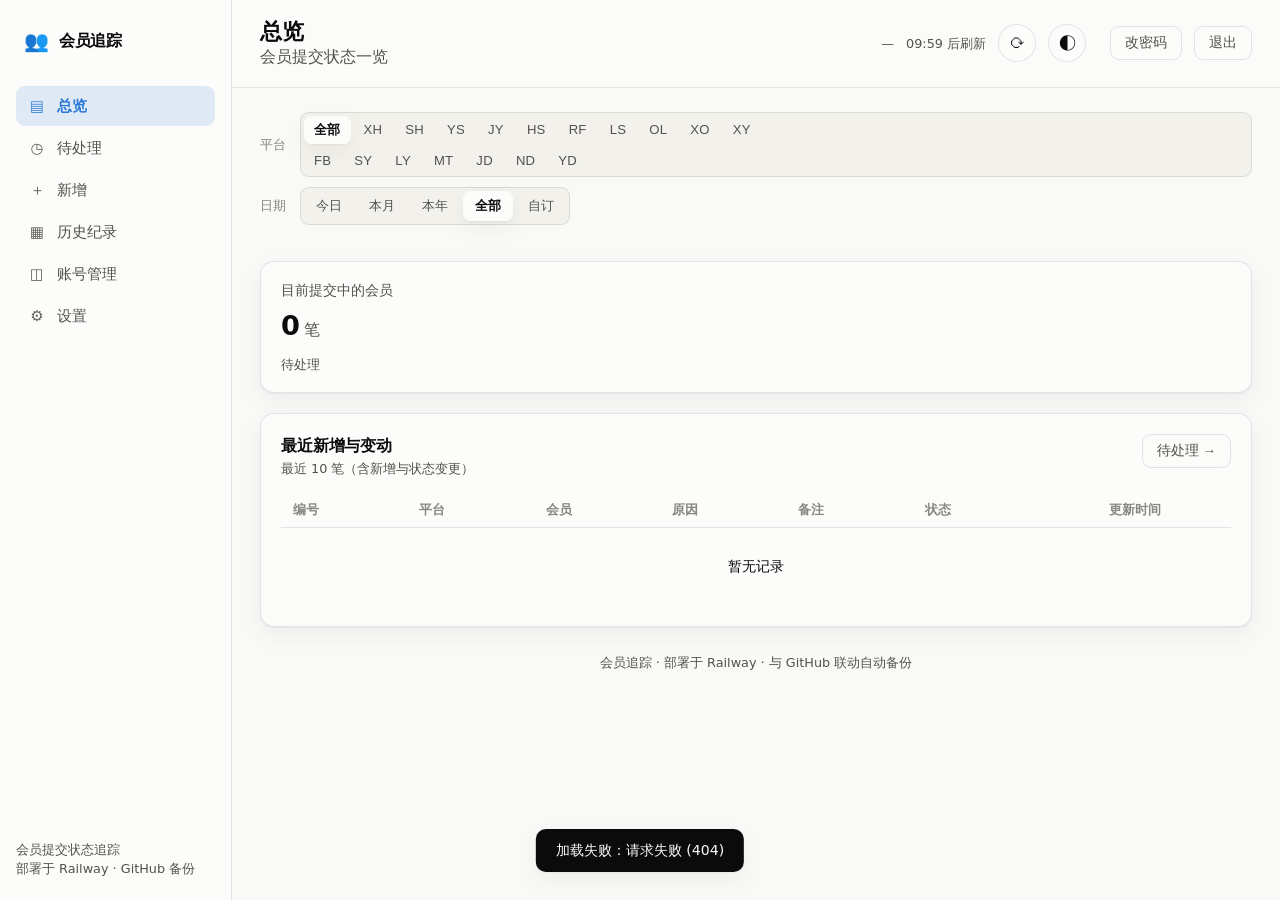
==== public/index.html @ 7bbb040d "新增账号密码栏预设 a123456（可改；提交后重置仍回到默认值） Co-Authored-By: Claude Opus 4.8 (1M context) <noreply@anthropic.co" ====
<!DOCTYPE html>
<html lang="zh-CN">
<head>
  <meta charset="UTF-8" />
  <meta name="viewport" content="width=device-width, initial-scale=1.0" />
  <title>会员追踪</title>
  <meta name="description" content="会员追踪 · 提交状态管理" />
  <link rel="icon" href="data:image/svg+xml,<svg xmlns='http://www.w3.org/2000/svg' viewBox='0 0 100 100'><text y='.9em' font-size='90'>👥</text></svg>" />
  <link rel="stylesheet" href="./styles.css" />
</head>
<body>
  <div class="app">
    <!-- ===== 侧边栏 ===== -->
    <aside class="sidebar">
      <div class="brand">
        <span class="brand-mark">👥</span>
        <span class="brand-name">会员追踪</span>
      </div>
      <nav class="nav" id="nav">
        <a class="nav-item is-active" data-view="overview" href="#overview"><span class="ni-ico">▤</span>总览</a>
        <a class="nav-item"           data-view="pending"  href="#pending"><span class="ni-ico">◷</span>待处理</a>
        <a class="nav-item"           data-view="new"      href="#new"><span class="ni-ico">＋</span>新增</a>
        <a class="nav-item"           data-view="history"  href="#history"><span class="ni-ico">▦</span>历史纪录</a>
        <a class="nav-item admin-only" data-view="accounts" href="#accounts"><span class="ni-ico">◫</span>账号管理</a>
        <a class="nav-item admin-only" data-view="settings" href="#settings"><span class="ni-ico">⚙</span>设置</a>
      </nav>
      <div class="sidebar-foot">
        <p class="muted tiny">会员提交状态追踪<br />部署于 Railway · GitHub 备份</p>
      </div>
    </aside>

    <!-- ===== 主区域 ===== -->
    <div class="main">
      <header class="topbar">
        <div class="topbar-title">
          <h1 id="pageTitle">总览</h1>
          <p class="muted" id="pageSub">会员提交状态一览</p>
        </div>
        <div class="topbar-actions">
          <span id="lastUpdated" class="last-updated muted tiny">—</span>
          <span id="countdown" class="last-updated muted tiny">10:00 后刷新</span>
          <button id="refreshBtn" class="icon-btn" title="立即刷新" aria-label="立即刷新">⟳</button>
          <button id="themeToggle" class="icon-btn" title="切换深/浅色" aria-label="切换深浅色">◐</button>
          <span id="userInfo" class="user-info"></span>
          <button id="changePwBtn" class="btn-ghost" title="修改自己的密码">改密码</button>
          <button id="logoutBtn" class="btn-ghost" title="退出登录">退出</button>
        </div>
      </header>

      <main class="content">
        <!-- ========== 总览 ========== -->
        <div class="view" data-view="overview">
          <div class="filter-bar">
            <div class="filter-row">
              <span class="filter-label">平台</span>
              <div class="seg-sm plat-seg" id="ovPlatSeg"></div>
            </div>
            <div class="filter-row">
              <span class="filter-label">日期</span>
              <div class="seg-sm" id="ovDateSeg">
                <button data-scope="today">今日</button>
                <button data-scope="month">本月</button>
                <button data-scope="year">本年</button>
                <button data-scope="all" class="is-active">全部</button>
                <button data-scope="custom">自订</button>
              </div>
              <select id="ovYear" class="mini-select" hidden></select>
              <select id="ovMonth" class="mini-select" hidden></select>
            </div>
          </div>
          <section class="kpi-row" id="ovStats" aria-label="会员统计"></section>
          <section class="card">
            <div class="card-head"><div><h2>最近新增与变动</h2><p class="muted tiny">最近 10 笔（含新增与状态变更）</p></div>
              <button class="btn-ghost" data-goto="pending">待处理 →</button></div>
            <div class="table-wrap"><table class="data-table"><thead><tr>
              <th>编号</th><th>平台</th><th>会员</th><th>原因</th><th>备注</th><th>状态</th><th class="center">更新时间</th>
            </tr></thead><tbody id="ovPendingBody"></tbody></table></div>
          </section>
        </div>

        <!-- ========== 待处理 ========== -->
        <div class="view" data-view="pending" hidden>
          <section class="card">
            <div class="card-head">
              <div><h2>待处理会员</h2><p class="muted tiny" id="pendingCount">—</p></div>
              <div class="head-actions">
                <label class="search">
                  <span class="search-ico">⌕</span>
                  <input type="text" id="pendingSearch" placeholder="按平台/会员/原因筛选…" aria-label="筛选待处理" />
                </label>
                <button class="btn-ghost" data-goto="new">＋ 新增</button>
              </div>
            </div>
            <div class="filter-bar">
              <div class="filter-row">
                <span class="filter-label">平台</span>
                <div class="seg-sm plat-seg" id="pendPlatSeg"></div>
              </div>
              <div class="filter-row">
                <span class="filter-label">群组</span>
                <div class="seg-sm" id="pendGroupSeg"></div>
              </div>
            </div>
            <div class="batch-bar" id="batchBar">
              <label class="batch-all"><input type="checkbox" id="pendAll"> 全选</label>
              <span class="muted tiny" id="batchCount">已选 0 项</span>
              <span class="batch-sep muted tiny">批量设为</span>
              <div class="batch-actions" id="batchActions">
                <button class="chip chip-muted" data-batch="不处理">不处理</button>
                <button class="chip chip-warning" data-batch="冻结">冻结</button>
                <button class="chip chip-violet" data-batch="线冻结">线冻结</button>
              </div>
              <select id="batchGroupSel" class="mini-select" title="批量设群组"><option value="">设组别…</option></select>
              <button class="btn-ghost" id="batchGroupBtn">套用</button>
              <button class="btn-del batch-del" id="pendBatchDel">🗑 删除所选</button>
            </div>
            <div id="pendingList"></div>
          </section>
        </div>

        <!-- ========== 新增（单笔 / 批量）========== -->
        <div class="view" data-view="new" hidden>
          <div class="subtabs" id="newTabs">
            <button class="subtab is-active" data-tab="single">单笔新增</button>
            <button class="subtab" data-tab="bulk">批量粘贴</button>
          </div>

          <section class="card form-card tab-pane" data-tab="single">
            <div class="card-head"><div><h2>单笔新增会员</h2><p class="muted tiny">填写后进入「待处理」</p></div></div>
            <form id="newForm" class="form">
              <label class="field"><span class="field-label">平台</span>
                <input type="text" name="platform" placeholder="例：XO" /></label>
              <label class="field"><span class="field-label">会员 <em>*</em></span>
                <input type="text" name="account" placeholder="会员账号" required /></label>
              <label class="field"><span class="field-label">最后登入时间</span>
                <input type="text" name="lastLogin" placeholder="例：2026-07-15 17:13:01" /></label>
              <label class="field"><span class="field-label">原因</span>
                <textarea name="reason" rows="2" placeholder="例：与JD zjl7229 同IP*2、同彩种"></textarea></label>
              <label class="field"><span class="field-label">备注</span>
                <textarea name="remark" rows="2" placeholder="例：26/7/16(M)疑似刷子团队 市场指示冻结处理"></textarea></label>
              <label class="field"><span class="field-label">群组</span>
                <select name="group" id="newGroupSel" class="mini-select"><option value="">（无）</option></select></label>
              <div class="form-actions">
                <button type="submit" class="btn-primary">新增</button>
                <button type="reset" class="btn-ghost">清空</button>
              </div>
            </form>
          </section>

          <section class="card bulk-card tab-pane" data-tab="bulk" hidden>
            <div class="card-head"><div><h2>批量新增会员</h2>
              <p class="muted tiny">把会员资料按格式粘贴，多笔用空行或一行「------」分隔，可一次提交很多笔。</p></div></div>
            <details class="fmt-hint">
              <summary>查看格式范例</summary>
<pre>平台：XO
会员：aijd199028
最后登入时间：2026-07-15 17:13:01
原因：与JD zjl7229 同IP*2、同彩种
备注：26/7/16(M)疑似刷子团队 市场指示冻结处理 抓鬼
--------------------
平台：OL
会员：xy19860415
最后登入时间：2026/07/13 05:38:53
原因：与JD zjl7229 同IP*2
备注：26/7/16(M)疑似刷子团队 市场指示冻结处理 抓鬼</pre>
            </details>
            <textarea id="bulkInput" class="bulk-input" rows="16" placeholder="在此粘贴会员资料…"></textarea>
            <div class="bulk-bar">
              <span class="muted" id="bulkCount">已识别 0 笔</span>
              <div class="bulk-actions">
                <button class="btn-ghost" id="bulkClear">清空</button>
                <button class="btn-primary" id="bulkSubmit">新增</button>
              </div>
            </div>
            <div id="bulkPreview" class="bulk-preview"></div>
          </section>
        </div>

        <!-- ========== 历史纪录 ========== -->
        <div class="view" data-view="history" hidden>
          <section class="card">
            <div class="card-head">
              <div><h2>历史纪录</h2><p class="muted tiny" id="historyCount">提交过的所有会员</p></div>
              <label class="search">
                <span class="search-ico">⌕</span>
                <input type="text" id="historySearch" placeholder="按平台/会员/原因筛选…" aria-label="筛选" />
              </label>
            </div>
            <div class="filter-bar">
              <div class="filter-row">
                <span class="filter-label">日期</span>
                <div class="seg-sm" id="histDateSeg">
                  <button data-scope="today" class="is-active">今日</button>
                  <button data-scope="month">本月</button>
                  <button data-scope="year">本年</button>
                  <button data-scope="all">全部</button>
                  <button data-scope="custom">自订</button>
                </div>
                <select id="histYear" class="mini-select" hidden></select>
                <select id="histMonth" class="mini-select" hidden></select>
              </div>
              <div class="filter-row">
                <span class="filter-label">状态</span>
                <div class="seg-sm" id="histStatusSeg">
                  <button data-st="全部" class="is-active">全部</button>
                  <button data-st="提交中">提交中</button>
                  <button data-st="不处理">不处理</button>
                  <button data-st="冻结">冻结</button>
                  <button data-st="线冻结">线冻结</button>
                </div>
              </div>
            </div>
            <div class="batch-bar" id="histBatchBar">
              <label class="batch-all"><input type="checkbox" id="histAll"> 全选</label>
              <span class="muted tiny" id="histBatchCount">已选 0 项</span>
              <button class="btn-del batch-del" id="histBatchDel" style="margin-left:auto">🗑 删除所选</button>
            </div>
            <div class="table-wrap"><table class="data-table"><thead><tr>
              <th class="chk-col"></th><th>编号</th><th>平台</th><th>会员</th><th class="center">最后登入时间</th><th>原因</th><th>备注</th><th>状态</th><th class="center">更新时间</th><th>操作</th>
            </tr></thead><tbody id="historyBody"></tbody></table></div>
          </section>
        </div>

        <!-- ========== 账号管理（管理员）========== -->
        <div class="view" data-view="accounts" hidden>
          <section class="card form-card">
            <div class="card-head"><div><h2>新增账号</h2><p class="muted tiny">管理员可开设账号</p></div></div>
            <form id="userForm" class="form">
              <label class="field"><span class="field-label">用户名 <em>*</em></span>
                <input type="text" name="username" placeholder="登录用账号" autocomplete="off" /></label>
              <label class="field"><span class="field-label">昵称</span>
                <input type="text" name="nickname" placeholder="显示用名称（可选）" autocomplete="off" /></label>
              <label class="field"><span class="field-label">密码 <em>*</em></span>
                <input type="text" name="password" value="a123456" placeholder="至少 4 位" autocomplete="off" /></label>
              <label class="field"><span class="field-label">角色</span>
                <select name="role" class="mini-select">
                  <option value="staff">一般人员</option>
                  <option value="admin">管理员</option>
                </select></label>
              <div class="form-actions"><button type="submit" class="btn-primary">新增账号</button></div>
            </form>
          </section>
          <section class="card">
            <div class="card-head"><div><h2>所有账号</h2><p class="muted tiny" id="usersCount">—</p></div></div>
            <div class="table-wrap"><table class="data-table"><thead><tr>
              <th>用户名</th><th>昵称</th><th>角色</th><th>操作</th>
            </tr></thead><tbody id="usersBody"></tbody></table></div>
          </section>
        </div>

        <!-- ========== 设置（管理员）========== -->
        <div class="view" data-view="settings" hidden>
          <section class="card form-card">
            <div class="card-head"><div><h2>待处理群组</h2><p class="muted tiny">自定义群组名称，用于待处理分组</p></div></div>
            <div class="group-editor">
              <div id="groupList" class="group-list"></div>
              <div class="group-add">
                <input type="text" id="groupInput" placeholder="输入群组名称…" class="mini-input" />
                <button class="btn-ghost" id="groupAddBtn">＋ 添加</button>
              </div>
            </div>
          </section>
          <section class="card form-card">
            <div class="card-head"><div><h2>自动删除笔数</h2><p class="muted tiny">超过此笔数自动删除最旧的；0 = 不限制</p></div></div>
            <div class="field">
              <input type="number" id="maxMembersInput" min="0" step="100" placeholder="例：5000" class="mini-input" />
            </div>
            <div class="form-actions"><button class="btn-primary" id="saveConfigBtn">保存设置</button></div>
          </section>
        </div>

        <footer class="foot muted tiny">
          会员追踪 · 部署于 Railway · 与 GitHub 联动自动备份
        </footer>
      </main>
    </div>
  </div>

  <div id="toast" class="toast" hidden></div>
  <script type="module" src="./app.js"></script>
</body>
</html>
---- public/styles.css ----
/* ============================================================
   设计令牌（配色来自已验证的调色板，深/浅色两套）
   ============================================================ */
:root {
  --page:        #f9f9f7;
  --surface:     #fcfcfb;
  --surface-2:   #f2f1ec;
  --text-1:      #0b0b0b;
  --text-2:      #52514e;
  --muted:       #898781;
  --grid:        #e1e0d9;
  --baseline:    #c3c2b7;
  --border:      rgba(11, 11, 11, 0.10);
  --series-1:    #2a78d6;
  --series-1-soft: rgba(42, 120, 214, 0.14);
  --good:        #0ca30c;
  --good-text:   #006300;
  --warning:     #b8860b;
  --critical:    #d03b3b;

  --radius:      14px;
  --radius-sm:   9px;
  --gap:         20px;
  --sidebar-w:   232px;

  --font: system-ui, -apple-system, "Segoe UI", "Microsoft YaHei", sans-serif;
  --shadow: 0 1px 2px rgba(11,11,11,.04), 0 8px 24px rgba(11,11,11,.05);
}

:root[data-theme="dark"] {
  --page:        #0d0d0d;
  --surface:     #1a1a19;
  --surface-2:   #232321;
  --text-1:      #ffffff;
  --text-2:      #c3c2b7;
  --muted:       #898781;
  --grid:        #2c2c2a;
  --baseline:    #383835;
  --border:      rgba(255, 255, 255, 0.10);
  --series-1:    #3987e5;
  --series-1-soft: rgba(57, 135, 229, 0.20);
  --good:        #0ca30c;
  --good-text:   #0ca30c;
  --warning:     #fab219;
  --critical:    #e05c5c;
  --shadow: 0 1px 2px rgba(0,0,0,.3), 0 8px 28px rgba(0,0,0,.4);
}

@media (prefers-color-scheme: dark) {
  :root:not([data-theme="light"]) {
    --page:        #0d0d0d;
    --surface:     #1a1a19;
    --surface-2:   #232321;
    --text-1:      #ffffff;
    --text-2:      #c3c2b7;
    --muted:       #898781;
    --grid:        #2c2c2a;
    --baseline:    #383835;
    --border:      rgba(255, 255, 255, 0.10);
    --series-1:    #3987e5;
    --series-1-soft: rgba(57, 135, 229, 0.20);
    --good-text:   #0ca30c;
    --warning:     #fab219;
    --critical:    #e05c5c;
    --shadow: 0 1px 2px rgba(0,0,0,.3), 0 8px 28px rgba(0,0,0,.4);
  }
}

* { box-sizing: border-box; }
html, body { margin: 0; padding: 0; }
body {
  font-family: var(--font);
  background: var(--page);
  color: var(--text-1);
  -webkit-font-smoothing: antialiased;
  line-height: 1.5;
}
h1, h2, h3 { margin: 0; font-weight: 650; letter-spacing: -0.01em; }
h1 { font-size: 1.4rem; }
h2 { font-size: 1.02rem; }
p  { margin: 0; }
a  { color: inherit; text-decoration: none; }
.muted { color: var(--text-2); }
.tiny  { font-size: .8rem; }
.num   { font-variant-numeric: tabular-nums; text-align: right; }

/* ============================================================
   布局
   ============================================================ */
.app { display: flex; min-height: 100vh; }

.sidebar {
  width: var(--sidebar-w);
  flex: 0 0 var(--sidebar-w);
  background: var(--surface);
  border-right: 1px solid var(--border);
  padding: 22px 16px;
  display: flex;
  flex-direction: column;
  gap: 26px;
  position: sticky;
  top: 0;
  height: 100vh;
}
.brand { display: flex; align-items: center; gap: 10px; padding: 4px 8px; }
.brand-mark { color: var(--series-1); font-size: 1.25rem; }
.brand-name { font-weight: 700; letter-spacing: -0.02em; }

.nav { display: flex; flex-direction: column; gap: 2px; }
.nav-item {
  display: flex; align-items: center; gap: 11px;
  padding: 9px 12px;
  border-radius: var(--radius-sm);
  color: var(--text-2);
  font-size: .92rem;
  transition: background .15s, color .15s;
}
.nav-item:hover { background: var(--surface-2); color: var(--text-1); }
.nav-item.is-active { background: var(--series-1-soft); color: var(--series-1); font-weight: 600; }
.ni-ico { width: 18px; text-align: center; opacity: .9; }

.sidebar-foot { margin-top: auto; }

.main { flex: 1; min-width: 0; display: flex; flex-direction: column; }

.topbar {
  display: flex; align-items: center; justify-content: space-between;
  gap: 16px;
  padding: 18px 28px;
  border-bottom: 1px solid var(--border);
  background: color-mix(in srgb, var(--surface) 70%, transparent);
  backdrop-filter: blur(8px);
  position: sticky; top: 0; z-index: 5;
}
.topbar-title h1 { line-height: 1.2; }
.topbar-actions { display: flex; align-items: center; gap: 12px; }

.search {
  display: flex; align-items: center; gap: 8px;
  background: var(--surface-2);
  border: 1px solid var(--border);
  border-radius: 999px;
  padding: 7px 14px;
}
.search-ico { color: var(--muted); }
.search input {
  border: none; background: transparent; outline: none;
  color: var(--text-1); font-size: .9rem; width: 150px;
}
.icon-btn {
  width: 38px; height: 38px; border-radius: 50%;
  border: 1px solid var(--border); background: var(--surface);
  color: var(--text-1); cursor: pointer; font-size: 1.05rem;
  transition: background .15s;
}
.icon-btn:hover { background: var(--surface-2); }
.avatar {
  width: 38px; height: 38px; border-radius: 50%;
  display: grid; place-items: center;
  background: var(--series-1); color: #fff; font-size: .85rem; font-weight: 600;
}

.content {
  padding: 24px 28px 40px;
  display: flex; flex-direction: column; gap: var(--gap);
  width: 100%;
}

/* ============================================================
   卡片 / KPI
   ============================================================ */
.card {
  background: var(--surface);
  border: 1px solid var(--border);
  border-radius: var(--radius);
  padding: 20px;
  box-shadow: var(--shadow);
}
.card-head {
  display: flex; align-items: flex-start; justify-content: space-between;
  gap: 12px; margin-bottom: 14px; flex-wrap: wrap;
}
.head-actions { display: flex; align-items: center; gap: 10px; flex-wrap: wrap; }

/* 历史筛选栏 */
.filter-bar { display: flex; flex-direction: column; gap: 10px; margin-bottom: 16px; }
.filter-row { display: flex; align-items: center; gap: 10px; flex-wrap: wrap; }
.filter-label { font-size: .82rem; color: var(--muted); flex: 0 0 30px; }
.seg-sm {
  display: inline-flex; gap: 3px; padding: 3px; flex-wrap: wrap;
  background: var(--surface-2); border: 1px solid var(--border); border-radius: 9px;
}
.seg-sm button {
  border: none; background: transparent; cursor: pointer;
  color: var(--text-2); font-size: .82rem; font-weight: 500;
  padding: 6px 12px; border-radius: 7px; transition: background .15s, color .15s;
}
.seg-sm button:hover { color: var(--text-1); }
.seg-sm button.is-active { background: var(--surface); color: var(--text-1); font-weight: 600; box-shadow: var(--shadow); }
.mini-select {
  background: var(--surface-2); color: var(--text-1);
  border: 1px solid var(--border); border-radius: 8px;
  padding: 6px 10px; font-size: .84rem; font-family: inherit; cursor: pointer;
}
.mini-select:focus { outline: none; border-color: var(--series-1); }
.plat-seg { flex: 1 1 auto; flex-direction: column; align-items: flex-start; gap: 4px; }
.plat-line { display: flex; gap: 3px; flex-wrap: wrap; }
.plat-seg button { padding: 5px 10px; letter-spacing: .02em; }
.last-updated { white-space: nowrap; font-variant-numeric: tabular-nums; }

/* 账号 / 群组 / 设置 */
.hidden { display: none !important; }
.user-info { font-size: .82rem; color: var(--text-2); white-space: nowrap; }
.group-tag { display: inline-block; font-size: .72rem; padding: 1px 8px; border-radius: 999px; background: var(--series-1-soft); color: var(--series-1); font-weight: 600; vertical-align: middle; }
.btn-xs { padding: 4px 10px !important; font-size: .78rem !important; }
.mini-input { background: var(--surface-2); color: var(--text-1); border: 1px solid var(--border); border-radius: 8px; padding: 8px 12px; font-size: .9rem; font-family: inherit; }
.mini-input:focus { outline: none; border-color: var(--series-1); }
.group-editor { display: flex; flex-direction: column; gap: 12px; }
.group-list { display: flex; flex-wrap: wrap; gap: 8px; min-height: 24px; }
.group-chip { display: inline-flex; align-items: center; gap: 6px; background: var(--surface-2); border: 1px solid var(--border); border-radius: 999px; padding: 5px 6px 5px 12px; font-size: .85rem; }
.group-chip button { border: none; background: var(--border); color: var(--text-1); cursor: pointer; width: 18px; height: 18px; border-radius: 50%; line-height: 1; font-size: .9rem; padding: 0; }
.group-chip button:hover { background: var(--critical); color: #fff; }
.group-add { display: flex; gap: 8px; }
@media (max-width: 640px) { .last-updated { display: none; } }

.kpi-row {
  display: grid;
  grid-template-columns: repeat(auto-fit, minmax(220px, 1fr));
  gap: var(--gap);
}
.kpi {
  background: var(--surface);
  border: 1px solid var(--border);
  border-radius: var(--radius);
  padding: 18px 20px;
  box-shadow: var(--shadow);
}
.kpi-label { color: var(--text-2); font-size: .85rem; }
.kpi-value {
  font-size: 1.7rem; font-weight: 680; letter-spacing: -0.02em;
  margin: 6px 0 8px;
}
.kpi-delta { display: inline-flex; align-items: center; gap: 4px; font-size: .82rem; font-weight: 600; }
.kpi-delta.up   { color: var(--good-text); }
.kpi-delta.down { color: var(--critical); }

.grid-2 {
  display: grid;
  grid-template-columns: 1.4fr 1fr;
  gap: var(--gap);
}

/* 状态药丸 */
.pill {
  display: inline-flex; align-items: center; gap: 6px;
  padding: 3px 10px; border-radius: 999px;
  font-size: .78rem; font-weight: 600;
  border: 1px solid transparent; white-space: nowrap;
}
.pill::before { content: ""; width: 7px; height: 7px; border-radius: 50%; background: currentColor; }
.pill-good     { color: var(--good);     background: color-mix(in srgb, var(--good) 12%, transparent); }
.pill-warning  { color: var(--warning);  background: color-mix(in srgb, var(--warning) 14%, transparent); }
.pill-critical { color: var(--critical); background: color-mix(in srgb, var(--critical) 12%, transparent); }
.pill-info     { color: var(--series-1); background: var(--series-1-soft); }
.pill-muted    { color: var(--muted);    background: color-mix(in srgb, var(--muted) 14%, transparent); }
:root { --violet: #4a3aa7; }
:root[data-theme="dark"] { --violet: #9085e9; }
@media (prefers-color-scheme: dark) { :root:not([data-theme="light"]) { --violet: #9085e9; } }
.pill-violet   { color: var(--violet);   background: color-mix(in srgb, var(--violet) 16%, transparent); }

.kpi-unit { font-size: 1rem; font-weight: 500; color: var(--text-2); }

/* ============================================================
   图表
   ============================================================ */
.chart-wrap { width: 100%; position: relative; }
.chart-wrap svg { width: 100%; height: auto; display: block; overflow: visible; }
.axis-label { fill: var(--muted); font-size: 11px; }
.grid-line { stroke: var(--grid); stroke-width: 1; }
.baseline  { stroke: var(--baseline); stroke-width: 1; }

.tooltip {
  position: absolute; pointer-events: none;
  background: var(--surface); color: var(--text-1);
  border: 1px solid var(--border); border-radius: 8px;
  padding: 7px 10px; font-size: .8rem; box-shadow: var(--shadow);
  transform: translate(-50%, -120%); white-space: nowrap;
  opacity: 0; transition: opacity .12s;
}
.tooltip b { font-variant-numeric: tabular-nums; }

/* ============================================================
   表格
   ============================================================ */
.table-wrap { overflow-x: auto; }
.data-table { width: 100%; border-collapse: collapse; font-size: .9rem; }
.data-table th {
  text-align: left; color: var(--muted); font-weight: 600;
  padding: 8px 12px; border-bottom: 1px solid var(--border);
  font-size: .8rem;
}
.data-table td {
  padding: 12px; border-bottom: 1px solid var(--border);
  color: var(--text-1);
}
.data-table tbody tr:last-child td { border-bottom: none; }
.data-table tbody tr:hover { background: var(--surface-2); }
.data-table .num { font-variant-numeric: tabular-nums; }

.foot { text-align: center; padding-top: 6px; }

/* ============================================================
   视图切换 / 新组件
   ============================================================ */
.view { display: flex; flex-direction: column; gap: var(--gap); }
.view[hidden] { display: none; }

/* 空状态（项目视图） */
.empty-state { text-align: center; padding: 56px 24px; }
.empty-state .empty-ico {
  font-size: 2.4rem; color: var(--series-1);
  width: 72px; height: 72px; margin: 0 auto 16px;
  display: grid; place-items: center; border-radius: 20px;
  background: var(--series-1-soft);
}
.empty-state h2 { margin-bottom: 6px; }
.empty-state p { max-width: 420px; margin: 0 auto 20px; }

.btn-primary {
  border: none; cursor: pointer;
  background: var(--series-1); color: #fff;
  font-size: .9rem; font-weight: 600;
  padding: 10px 20px; border-radius: var(--radius-sm);
  transition: opacity .15s;
}
.btn-primary:hover { opacity: .88; }

/* 分段控件（设置 · 主题） */
.seg { display: inline-flex; gap: 4px; padding: 4px; background: var(--surface-2); border-radius: 11px; border: 1px solid var(--border); }
.seg button {
  border: none; background: transparent; cursor: pointer;
  color: var(--text-2); font-size: .88rem; font-weight: 500;
  padding: 7px 16px; border-radius: 8px; transition: background .15s, color .15s;
}
.seg button:hover { color: var(--text-1); }
.seg button.is-active { background: var(--surface); color: var(--text-1); font-weight: 600; box-shadow: var(--shadow); }

/* 信息列表（设置 · 部署） */
.info-list { list-style: none; margin: 0; padding: 0; }
.info-list li {
  display: flex; justify-content: space-between; gap: 20px;
  padding: 11px 0; border-bottom: 1px solid var(--border);
  font-size: .9rem; flex-wrap: wrap;
}
.info-list li:last-child { border-bottom: none; }
.info-list li > span:first-child { flex: 0 0 88px; }
.info-list li > span:last-child { text-align: right; flex: 1; min-width: 180px; }
.info-list code {
  font-family: ui-monospace, "Cascadia Code", Consolas, monospace;
  font-size: .82em; background: var(--surface-2);
  padding: 1px 6px; border-radius: 5px; border: 1px solid var(--border);
}

/* card-head 里的搜索框（数据视图） */
.card-head .search { padding: 6px 12px; }
.card-head .search input { width: 180px; }

/* Toast 提示 */
.toast {
  position: fixed; left: 50%; bottom: 28px; transform: translateX(-50%) translateY(10px);
  background: var(--text-1); color: var(--page);
  padding: 11px 20px; border-radius: 10px; font-size: .88rem; font-weight: 500;
  box-shadow: var(--shadow); opacity: 0; transition: opacity .2s, transform .2s;
  z-index: 50; pointer-events: none;
}
.toast.show { opacity: 1; transform: translateX(-50%) translateY(0); }

/* ============================================================
   会员追踪：表单 / 记录卡 / 状态按钮
   ============================================================ */
/* 通用幽灵按钮 */
.btn-ghost {
  border: 1px solid var(--border); background: var(--surface);
  color: var(--text-2); cursor: pointer;
  font-size: .85rem; font-weight: 500;
  padding: 7px 14px; border-radius: var(--radius-sm);
  transition: background .15s, color .15s;
}
.btn-ghost:hover { background: var(--surface-2); color: var(--text-1); }

/* 表单 */
.form-card { max-width: 560px; }
.form { display: flex; flex-direction: column; gap: 16px; }
.field { display: flex; flex-direction: column; gap: 6px; }
.field-label { font-size: .85rem; color: var(--text-2); font-weight: 500; }
.field-label em { color: var(--critical); font-style: normal; }
.field input, .field textarea {
  width: 100%; box-sizing: border-box;
  background: var(--surface-2); color: var(--text-1);
  border: 1px solid var(--border); border-radius: var(--radius-sm);
  padding: 10px 12px; font-size: .92rem; font-family: inherit;
  transition: border-color .15s, box-shadow .15s;
}
.field input:focus, .field textarea:focus {
  outline: none; border-color: var(--series-1);
  box-shadow: 0 0 0 3px var(--series-1-soft);
}
.field textarea { resize: vertical; min-height: 88px; }
.form-actions { display: flex; gap: 10px; margin-top: 4px; }

/* 记录卡（待处理） */
.rec {
  display: flex; align-items: center; justify-content: space-between; gap: 16px;
  padding: 16px 4px; border-bottom: 1px solid var(--border); flex-wrap: wrap;
}
.rec:last-child { border-bottom: none; }
.rec-main { min-width: 200px; flex: 1; }
.rec-title { font-weight: 600; font-size: .98rem; }
.rec-sub { font-size: .86rem; margin-top: 2px; word-break: break-all; }
.rec-meta { margin-top: 4px; font-variant-numeric: tabular-nums; }
.rec-actions { display: flex; align-items: center; gap: 8px; flex-wrap: wrap; }
.rec-label { flex: 0 0 auto; }
.rec-check { width: 18px; height: 18px; flex: 0 0 auto; cursor: pointer; accent-color: var(--series-1); align-self: center; }
.rec.is-sel { background: var(--series-1-soft); border-radius: var(--radius-sm); }

/* 批量操作栏 */
.batch-bar {
  display: flex; align-items: center; gap: 12px; flex-wrap: wrap;
  padding: 10px 12px; margin-bottom: 12px;
  background: var(--surface-2); border: 1px solid var(--border); border-radius: var(--radius-sm);
}
.batch-all { display: inline-flex; align-items: center; gap: 6px; font-size: .85rem; cursor: pointer; }
.batch-all input { width: 16px; height: 16px; accent-color: var(--series-1); cursor: pointer; }
.batch-sep { margin-left: auto; }
.batch-actions { display: inline-flex; gap: 6px; flex-wrap: wrap; }
.batch-bar.has-sel { border-color: var(--series-1); }
.batch-del {
  border: 1px solid var(--critical); background: color-mix(in srgb, var(--critical) 8%, transparent);
  color: var(--critical); font-size: .82rem; font-weight: 600;
  padding: 6px 12px; border-radius: 8px; cursor: pointer; white-space: nowrap;
}
.batch-del:hover { background: color-mix(in srgb, var(--critical) 16%, transparent); }

/* 勾选列 */
.chk-col { width: 34px; text-align: center; }
.hist-check { width: 16px; height: 16px; cursor: pointer; accent-color: var(--series-1); }
.data-table tr.row-sel td { background: var(--series-1-soft); }

/* 状态小按钮 */
.btn-group { display: inline-flex; gap: 6px; flex-wrap: wrap; }
.chip {
  border: 1px solid var(--border); background: var(--surface);
  color: var(--text-2); font-size: .78rem; font-weight: 500;
  padding: 5px 11px; border-radius: 8px; cursor: pointer;
  transition: color .12s, border-color .12s, background .12s;
}
.chip:hover { color: var(--text-1); border-color: var(--baseline); }
.chip.is-active { color: #fff; border-color: transparent; font-weight: 600; cursor: default; }
.chip-info.is-active     { background: var(--series-1); }
.chip-muted.is-active    { background: var(--muted); }
.chip-warning.is-active  { background: var(--warning); color: #3a2c00; }
.chip-good.is-active     { background: var(--good); }
.chip-critical.is-active { background: var(--critical); }
.chip-violet.is-active   { background: var(--violet); }

/* 删除按钮 */
.btn-del {
  border: 1px solid var(--border); background: var(--surface);
  color: var(--muted); cursor: pointer; font-size: .9rem; line-height: 1;
  padding: 6px 9px; border-radius: 8px; transition: color .12s, border-color .12s, background .12s;
}
.btn-del:hover { color: var(--critical); border-color: var(--critical); background: color-mix(in srgb, var(--critical) 8%, transparent); }

/* 表格补充 */
.data-table th.center, .data-table td.center { text-align: center; }
.data-table .nowrap { white-space: nowrap; }
/* 长文本截断：用内层 block div，避免自动布局表格里 max-width 失效把列撑爆 */
.cell-clip {
  display: block; max-width: 200px;
  overflow: hidden; text-overflow: ellipsis; white-space: nowrap;
  color: var(--text-2);
}
/* 展开显示全文（换行），列宽有上限，避免撑掉后面的列 */
.cell-wrap {
  max-width: 280px; white-space: normal; word-break: break-word;
  color: var(--text-2); line-height: 1.45;
}
.empty-row { text-align: center; padding: 28px 12px !important; }

/* ============================================================
   批量新增
   ============================================================ */
/* 新增页 单笔/批量 切换标签 */
.subtabs {
  display: inline-flex; gap: 4px; padding: 4px; margin-bottom: var(--gap);
  background: var(--surface-2); border: 1px solid var(--border); border-radius: 11px;
}
.subtab {
  border: none; background: transparent; cursor: pointer;
  color: var(--text-2); font-size: .9rem; font-weight: 500;
  padding: 8px 18px; border-radius: 8px; transition: background .15s, color .15s;
}
.subtab:hover { color: var(--text-1); }
.subtab.is-active { background: var(--surface); color: var(--text-1); font-weight: 600; box-shadow: var(--shadow); }
.tab-pane[hidden] { display: none; }

.bulk-card { max-width: 780px; }
.fmt-hint { margin-bottom: 12px; }
.fmt-hint summary { cursor: pointer; color: var(--series-1); font-size: .85rem; width: fit-content; }
.fmt-hint pre {
  margin: 10px 0 0; padding: 12px; background: var(--surface-2);
  border: 1px solid var(--border); border-radius: var(--radius-sm);
  font-size: .8rem; line-height: 1.55; overflow-x: auto;
  font-family: ui-monospace, "Cascadia Code", Consolas, monospace; color: var(--text-2);
}
.bulk-input {
  width: 100%; box-sizing: border-box; resize: vertical; min-height: 260px;
  background: var(--surface-2); color: var(--text-1);
  border: 1px solid var(--border); border-radius: var(--radius-sm);
  padding: 12px; font-size: .9rem; line-height: 1.6;
  font-family: ui-monospace, "Cascadia Code", Consolas, monospace;
}
.bulk-input:focus { outline: none; border-color: var(--series-1); box-shadow: 0 0 0 3px var(--series-1-soft); }
.bulk-bar { display: flex; align-items: center; justify-content: space-between; gap: 12px; margin-top: 12px; }
.bulk-actions { display: flex; gap: 10px; }
.bulk-preview { margin-top: 16px; display: flex; flex-direction: column; gap: 8px; }
.prev-item {
  display: flex; align-items: flex-start; gap: 12px; padding: 10px 12px;
  border: 1px solid var(--border); border-radius: var(--radius-sm); background: var(--surface-2);
}
.prev-idx {
  flex: 0 0 24px; height: 24px; display: grid; place-items: center; border-radius: 6px;
  background: var(--series-1-soft); color: var(--series-1); font-size: .78rem; font-weight: 600;
}
.prev-body { min-width: 0; }
.prev-title { font-weight: 600; font-size: .9rem; }
.prev-warn { color: var(--critical); font-weight: 500; }

/* ============================================================
   响应式
   ============================================================ */
@media (max-width: 900px) {
  .sidebar { display: none; }
  .grid-2 { grid-template-columns: 1fr; }
  .kpi-row { grid-template-columns: repeat(2, 1fr); }
}
@media (max-width: 520px) {
  .kpi-row { grid-template-columns: 1fr; }
  .search input { width: 90px; }
  .content { padding: 16px; }
  .topbar { padding: 14px 16px; }
}
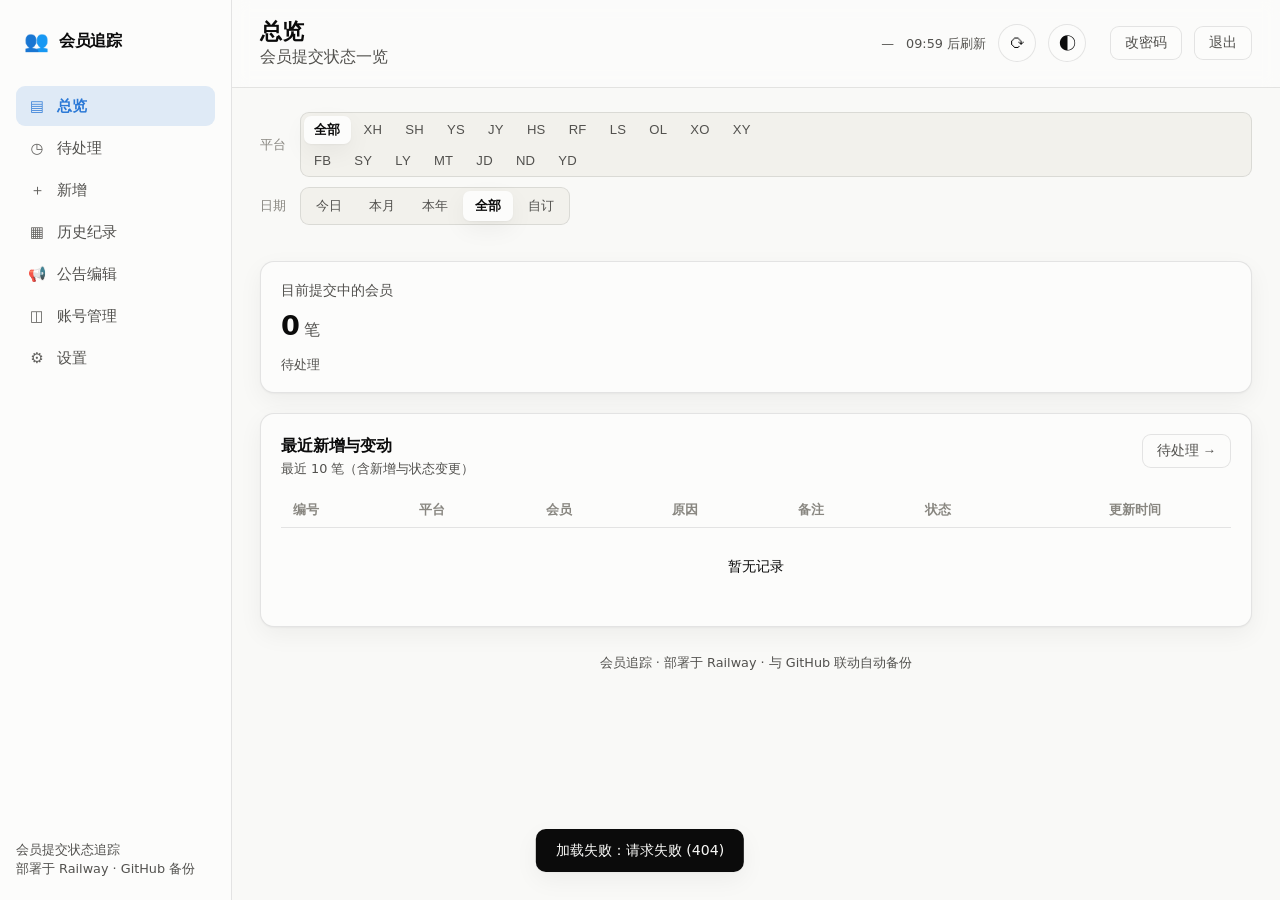
==== commit 4670f648: "新增公告功能：总览顶部公告看板 + 管理员「公告编辑」菜单 - config 加 announcement 字段；管理员经 /api/config 编辑，所有人可在总览看到 - 新增菜单「公告编辑」(" ====
--- a/public/index.html
+++ b/public/index.html
@@ -21,6 +21,7 @@
         <a class="nav-item"           data-view="pending"  href="#pending"><span class="ni-ico">◷</span>待处理</a>
         <a class="nav-item"           data-view="new"      href="#new"><span class="ni-ico">＋</span>新增</a>
         <a class="nav-item"           data-view="history"  href="#history"><span class="ni-ico">▦</span>历史纪录</a>
+        <a class="nav-item admin-only" data-view="announce" href="#announce"><span class="ni-ico">📢</span>公告编辑</a>
         <a class="nav-item admin-only" data-view="accounts" href="#accounts"><span class="ni-ico">◫</span>账号管理</a>
         <a class="nav-item admin-only" data-view="settings" href="#settings"><span class="ni-ico">⚙</span>设置</a>
       </nav>
@@ -50,6 +51,10 @@
       <main class="content">
         <!-- ========== 总览 ========== -->
         <div class="view" data-view="overview">
+          <section class="card announce-board" id="announceBoard" hidden>
+            <div class="card-head"><div><h2>📢 公告</h2></div></div>
+            <div class="announce-content" id="announceContent"></div>
+          </section>
           <div class="filter-bar">
             <div class="filter-row">
               <span class="filter-label">平台</span>
@@ -221,6 +226,15 @@
           </section>
         </div>
 
+        <!-- ========== 公告编辑（管理员）========== -->
+        <div class="view" data-view="announce" hidden>
+          <section class="card form-card">
+            <div class="card-head"><div><h2>公告编辑</h2><p class="muted tiny">显示在总览顶部，所有人可见；留空则不显示</p></div></div>
+            <textarea id="announceInput" class="bulk-input" rows="8" placeholder="输入公告内容…"></textarea>
+            <div class="form-actions"><button class="btn-primary" id="saveAnnounceBtn">保存公告</button></div>
+          </section>
+        </div>
+
         <!-- ========== 账号管理（管理员）========== -->
         <div class="view" data-view="accounts" hidden>
           <section class="card form-card">
--- a/public/styles.css
+++ b/public/styles.css
@@ -221,6 +221,10 @@
 .group-chip button { border: none; background: var(--border); color: var(--text-1); cursor: pointer; width: 18px; height: 18px; border-radius: 50%; line-height: 1; font-size: .9rem; padding: 0; }
 .group-chip button:hover { background: var(--critical); color: #fff; }
 .group-add { display: flex; gap: 8px; }
+
+/* 公告看板 */
+.announce-board { border-left: 3px solid var(--series-1); }
+.announce-content { font-size: .95rem; line-height: 1.7; color: var(--text-1); white-space: normal; word-break: break-word; }
 @media (max-width: 640px) { .last-updated { display: none; } }
 
 .kpi-row {
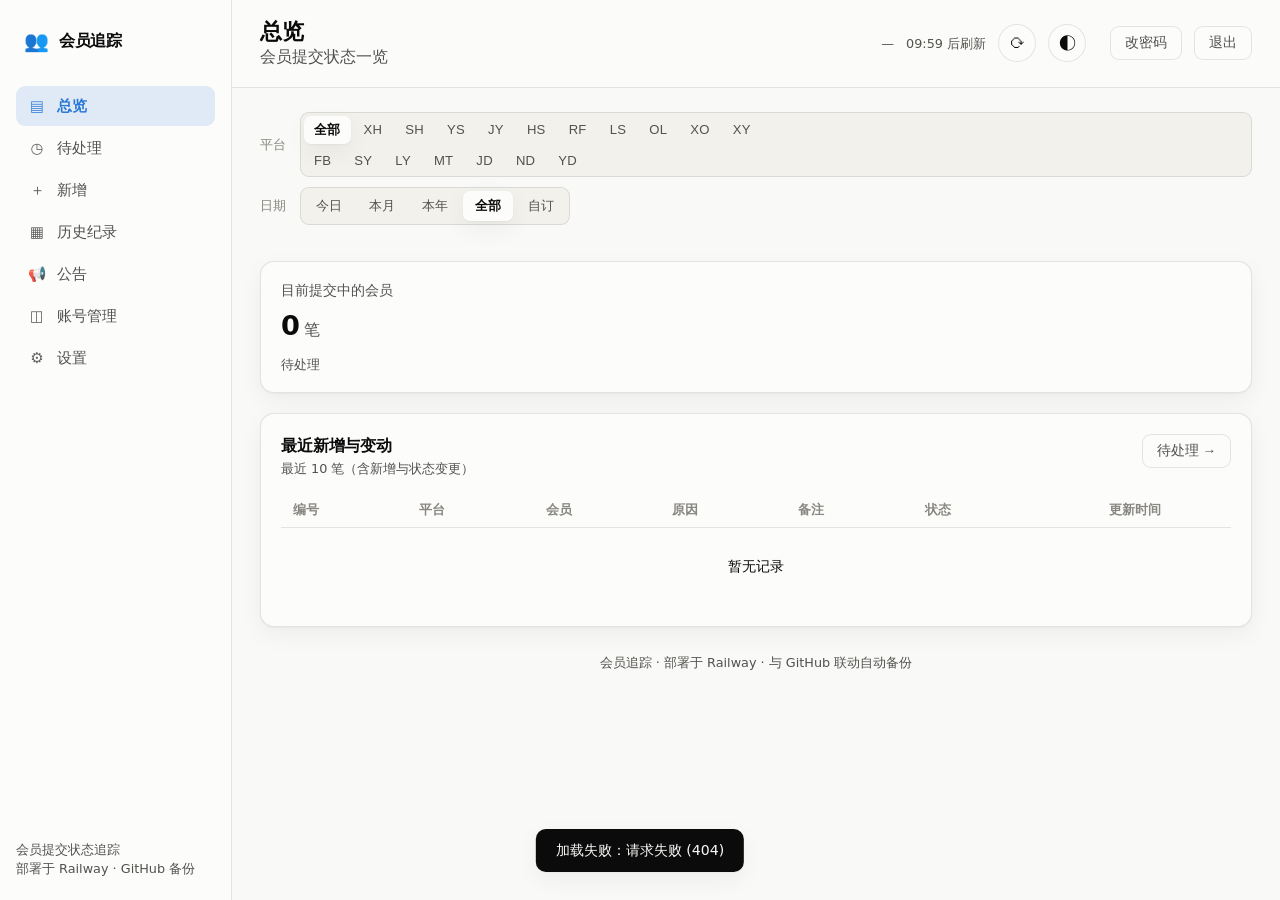
==== commit da116e43: "公告改为多条列表：带日期/作者，任何人可发布/编辑/删除，总览看板滚动展示 - config.announcement 单条 → data.announcements 列表(id/text/creat" ====
--- a/public/index.html
+++ b/public/index.html
@@ -21,7 +21,7 @@
         <a class="nav-item"           data-view="pending"  href="#pending"><span class="ni-ico">◷</span>待处理</a>
         <a class="nav-item"           data-view="new"      href="#new"><span class="ni-ico">＋</span>新增</a>
         <a class="nav-item"           data-view="history"  href="#history"><span class="ni-ico">▦</span>历史纪录</a>
-        <a class="nav-item admin-only" data-view="announce" href="#announce"><span class="ni-ico">📢</span>公告编辑</a>
+        <a class="nav-item" data-view="announce" href="#announce"><span class="ni-ico">📢</span>公告</a>
         <a class="nav-item admin-only" data-view="accounts" href="#accounts"><span class="ni-ico">◫</span>账号管理</a>
         <a class="nav-item admin-only" data-view="settings" href="#settings"><span class="ni-ico">⚙</span>设置</a>
       </nav>
@@ -226,12 +226,16 @@
           </section>
         </div>
 
-        <!-- ========== 公告编辑（管理员）========== -->
+        <!-- ========== 公告（所有人）========== -->
         <div class="view" data-view="announce" hidden>
           <section class="card form-card">
-            <div class="card-head"><div><h2>公告编辑</h2><p class="muted tiny">显示在总览顶部，所有人可见；留空则不显示</p></div></div>
-            <textarea id="announceInput" class="bulk-input" rows="8" placeholder="输入公告内容…"></textarea>
-            <div class="form-actions"><button class="btn-primary" id="saveAnnounceBtn">保存公告</button></div>
+            <div class="card-head"><div><h2>发布公告</h2><p class="muted tiny">所有人可发布，显示在总览顶部</p></div></div>
+            <textarea id="announceInput" class="bulk-input" rows="4" placeholder="输入公告内容…"></textarea>
+            <div class="form-actions"><button class="btn-primary" id="postAnnounceBtn">发布</button></div>
+          </section>
+          <section class="card">
+            <div class="card-head"><div><h2>已发布公告</h2><p class="muted tiny" id="annCount">—</p></div></div>
+            <div id="annList" class="ann-list"></div>
           </section>
         </div>
 
--- a/public/styles.css
+++ b/public/styles.css
@@ -224,7 +224,13 @@
 
 /* 公告看板 */
 .announce-board { border-left: 3px solid var(--series-1); }
-.announce-content { font-size: .95rem; line-height: 1.7; color: var(--text-1); white-space: normal; word-break: break-word; }
+.announce-content { max-height: 220px; overflow-y: auto; }
+.ann-list { display: flex; flex-direction: column; }
+.ann-item { padding: 10px 0; border-bottom: 1px dashed var(--border); }
+.ann-item:last-child { border-bottom: none; }
+.ann-meta { margin-bottom: 3px; font-variant-numeric: tabular-nums; }
+.ann-text { font-size: .92rem; line-height: 1.6; color: var(--text-1); word-break: break-word; }
+.ann-actions { margin-top: 6px; display: flex; gap: 6px; }
 @media (max-width: 640px) { .last-updated { display: none; } }
 
 .kpi-row {
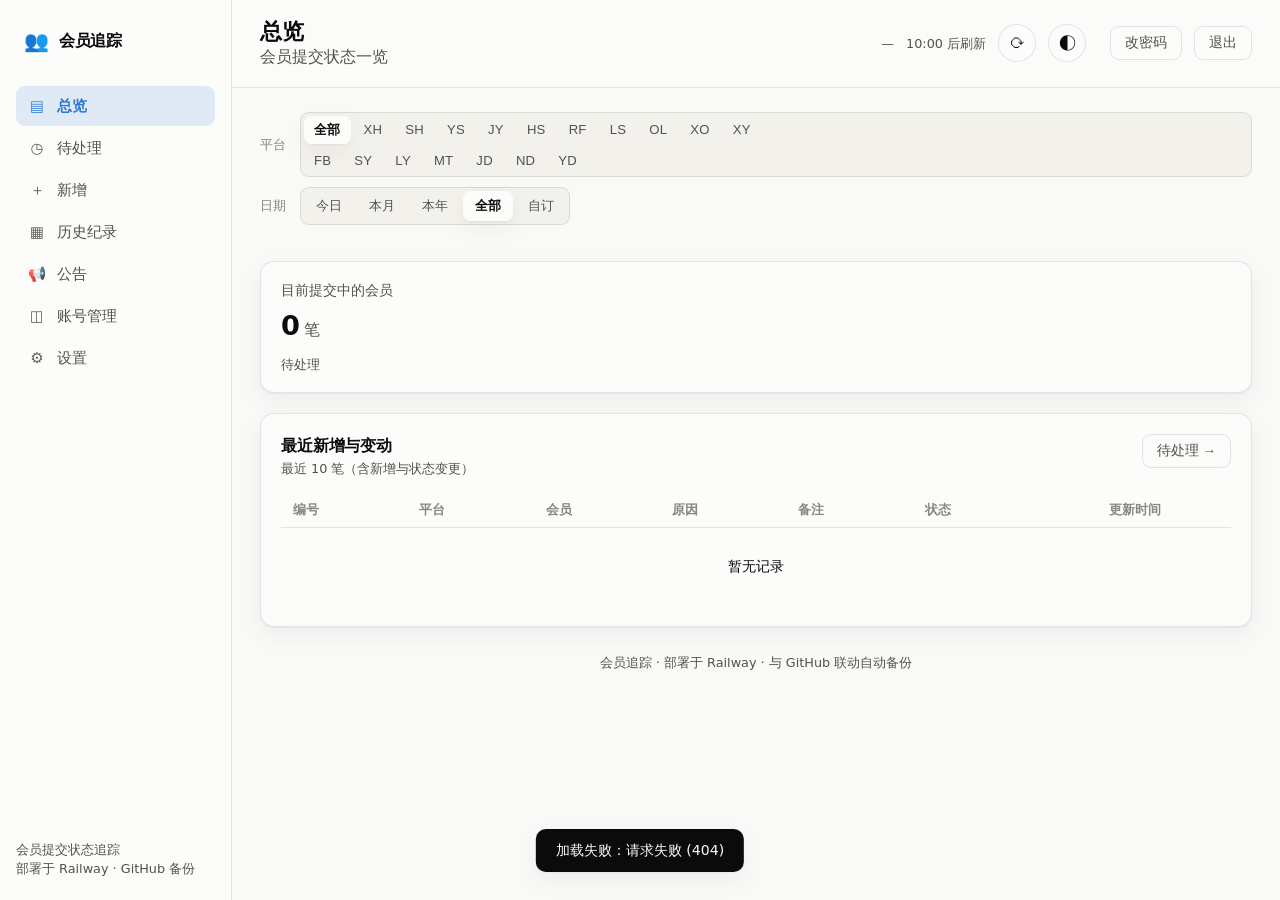
==== commit f5748f51: "删除线冻结（待处理/批量/历史筛选/状态列表）；历史冻结内容上冻结色 Co-Authored-By: Claude Opus 4.8 (1M context) <noreply@anthropic.c" ====
--- a/public/index.html
+++ b/public/index.html
@@ -113,7 +113,6 @@
               <div class="batch-actions" id="batchActions">
                 <button class="chip chip-muted" data-batch="不处理">不处理</button>
                 <button class="chip chip-warning" data-batch="冻结">冻结</button>
-                <button class="chip chip-violet" data-batch="线冻结">线冻结</button>
               </div>
               <select id="batchGroupSel" class="mini-select" title="批量设群组"><option value="">设组别…</option></select>
               <button class="btn-ghost" id="batchGroupBtn">套用</button>
@@ -211,7 +210,6 @@
                   <button data-st="提交中">提交中</button>
                   <button data-st="不处理">不处理</button>
                   <button data-st="冻结">冻结</button>
-                  <button data-st="线冻结">线冻结</button>
                 </div>
               </div>
             </div>
--- a/public/styles.css
+++ b/public/styles.css
@@ -231,6 +231,21 @@
 .ann-meta { margin-bottom: 3px; font-variant-numeric: tabular-nums; }
 .ann-text { font-size: .92rem; line-height: 1.6; color: var(--text-1); word-break: break-word; }
 .ann-actions { margin-top: 6px; display: flex; gap: 6px; }
+.ann-edit-input {
+  width: 100%; box-sizing: border-box; margin: 4px 0; resize: vertical; min-height: 90px;
+  background: var(--surface-2); color: var(--text-1);
+  border: 1px solid var(--series-1); border-radius: 8px;
+  padding: 8px 10px; font-family: inherit; font-size: .92rem; line-height: 1.6;
+}
+.ann-edit-input:focus { outline: none; box-shadow: 0 0 0 3px var(--series-1-soft); }
+
+/* 待处理内联编辑 */
+.rec-editing { display: block; }
+.rec-edit { width: 100%; display: flex; flex-direction: column; gap: 10px; padding: 6px 0; }
+.ef-grid { display: grid; grid-template-columns: repeat(2, 1fr); gap: 10px; }
+.ef { display: flex; flex-direction: column; gap: 4px; font-size: .8rem; color: var(--text-2); }
+.ef .ann-edit-input { min-height: 56px; }
+@media (max-width: 640px) { .ef-grid { grid-template-columns: 1fr; } }
 @media (max-width: 640px) { .last-updated { display: none; } }
 
 .kpi-row {
@@ -270,6 +285,7 @@
 .pill::before { content: ""; width: 7px; height: 7px; border-radius: 50%; background: currentColor; }
 .pill-good     { color: var(--good);     background: color-mix(in srgb, var(--good) 12%, transparent); }
 .pill-warning  { color: var(--warning);  background: color-mix(in srgb, var(--warning) 14%, transparent); }
+.freeze-note { color: var(--warning); }
 .pill-critical { color: var(--critical); background: color-mix(in srgb, var(--critical) 12%, transparent); }
 .pill-info     { color: var(--series-1); background: var(--series-1-soft); }
 .pill-muted    { color: var(--muted);    background: color-mix(in srgb, var(--muted) 14%, transparent); }
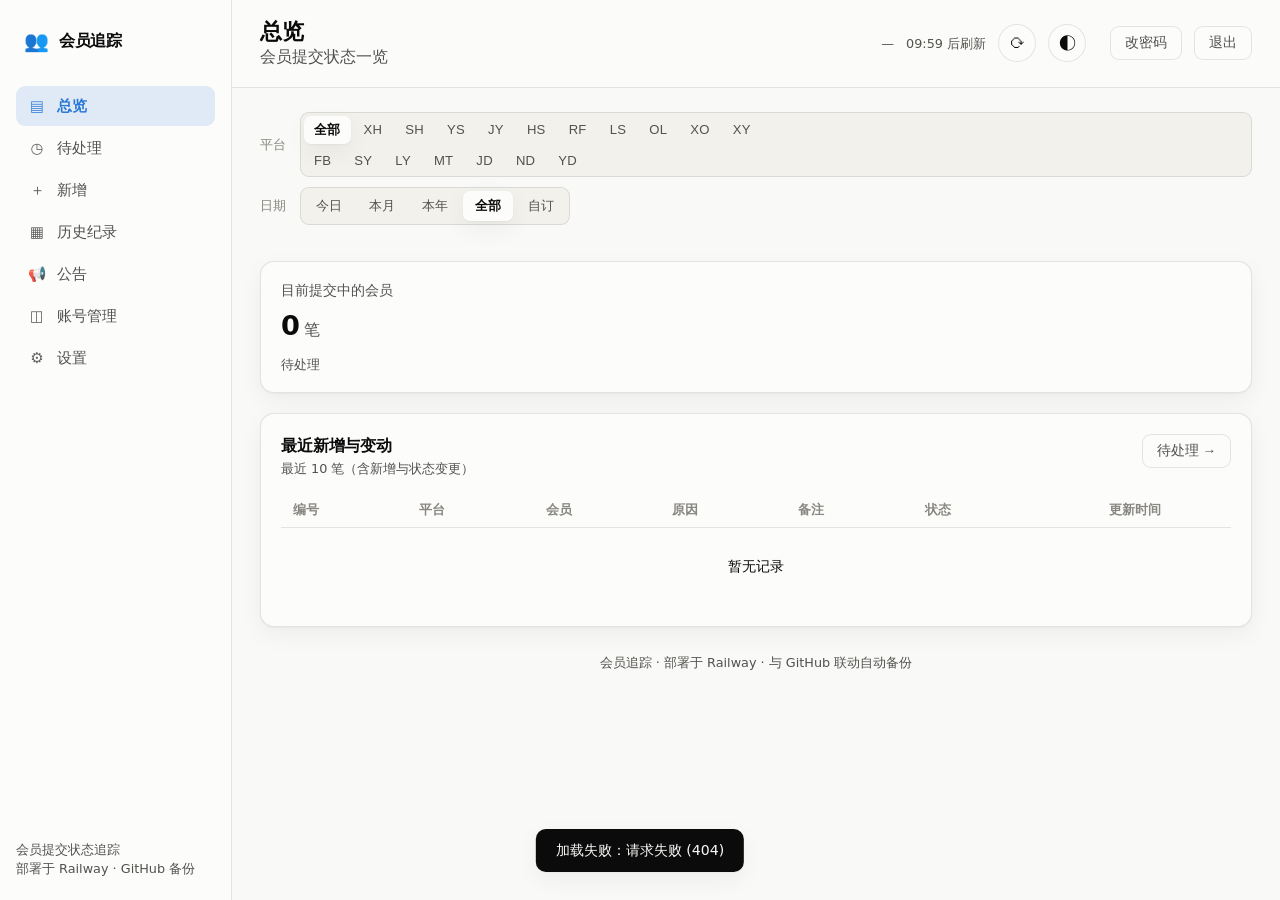
==== commit be9334b6: "批量冻结也先填内容；历史记录可改状态(点错可纠正) - 批量栏「冻结」→ 弹出冻结内容输入 → 确认才批量冻结(套用note到所选) - 历史记录操作栏加「改状态…」下拉，可把点错的会员改回提交中/不" ====
--- a/public/index.html
+++ b/public/index.html
@@ -118,6 +118,13 @@
               <button class="btn-ghost" id="batchGroupBtn">套用</button>
               <button class="btn-del batch-del" id="pendBatchDel">🗑 删除所选</button>
             </div>
+            <div class="batch-freeze" id="batchFreeze" hidden>
+              <label class="ef">冻结内容（套用到勾选的会员）<textarea class="ann-edit-input" id="batchFreezeNote" rows="3" placeholder="输入冻结内容…"></textarea></label>
+              <div class="ann-actions">
+                <button class="btn-primary btn-xs" id="batchFreezeOk">确认冻结</button>
+                <button class="btn-ghost btn-xs" id="batchFreezeCancel">取消</button>
+              </div>
+            </div>
             <div id="pendingList"></div>
           </section>
         </div>
--- a/public/styles.css
+++ b/public/styles.css
@@ -245,6 +245,12 @@
 .ef-grid { display: grid; grid-template-columns: repeat(2, 1fr); gap: 10px; }
 .ef { display: flex; flex-direction: column; gap: 4px; font-size: .8rem; color: var(--text-2); }
 .ef .ann-edit-input { min-height: 56px; }
+
+/* 批量冻结输入 */
+.batch-freeze { margin: -4px 0 12px; padding: 12px; background: var(--surface-2); border: 1px solid var(--warning); border-radius: var(--radius-sm); }
+/* 历史改状态下拉 */
+.status-sel { padding: 4px 6px; font-size: .78rem; border-radius: 6px; background: var(--surface-2); color: var(--text-1); border: 1px solid var(--border); font-family: inherit; cursor: pointer; margin-right: 4px; }
+.status-sel:focus { outline: none; border-color: var(--series-1); }
 @media (max-width: 640px) { .ef-grid { grid-template-columns: 1fr; } }
 @media (max-width: 640px) { .last-updated { display: none; } }
 
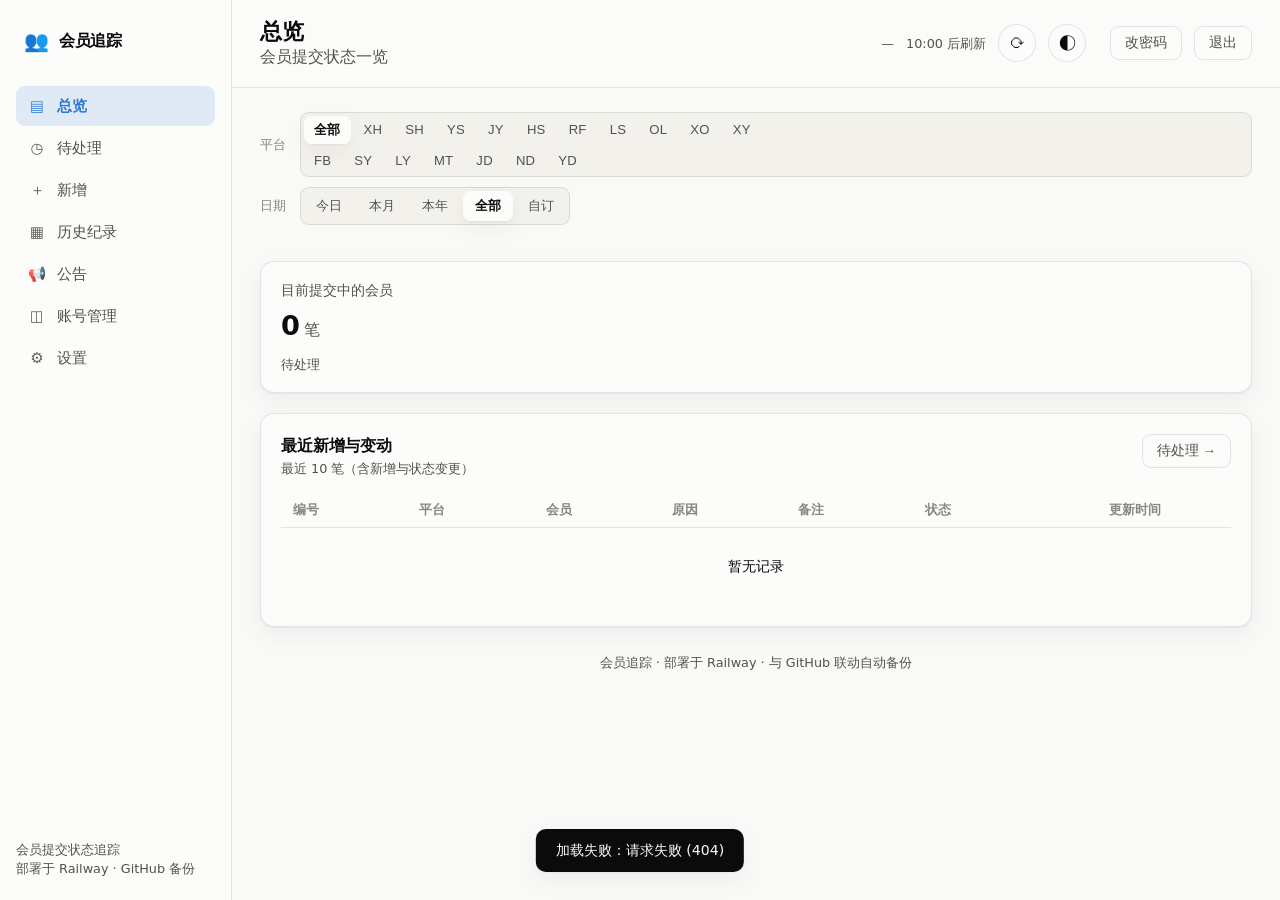
==== commit 6b0a1d14: "待处理新增状态「已回复」(绿色)：待处理按钮/批量/历史筛选/改状态下拉均加入 Co-Authored-By: Claude Opus 4.8 (1M context) <noreply@anthro" ====
--- a/public/index.html
+++ b/public/index.html
@@ -113,6 +113,7 @@
               <div class="batch-actions" id="batchActions">
                 <button class="chip chip-muted" data-batch="不处理">不处理</button>
                 <button class="chip chip-warning" data-batch="冻结">冻结</button>
+                <button class="chip chip-good" data-batch="已回复">已回复</button>
               </div>
               <select id="batchGroupSel" class="mini-select" title="批量设群组"><option value="">设组别…</option></select>
               <button class="btn-ghost" id="batchGroupBtn">套用</button>
@@ -217,6 +218,7 @@
                   <button data-st="提交中">提交中</button>
                   <button data-st="不处理">不处理</button>
                   <button data-st="冻结">冻结</button>
+                  <button data-st="已回复">已回复</button>
                 </div>
               </div>
             </div>
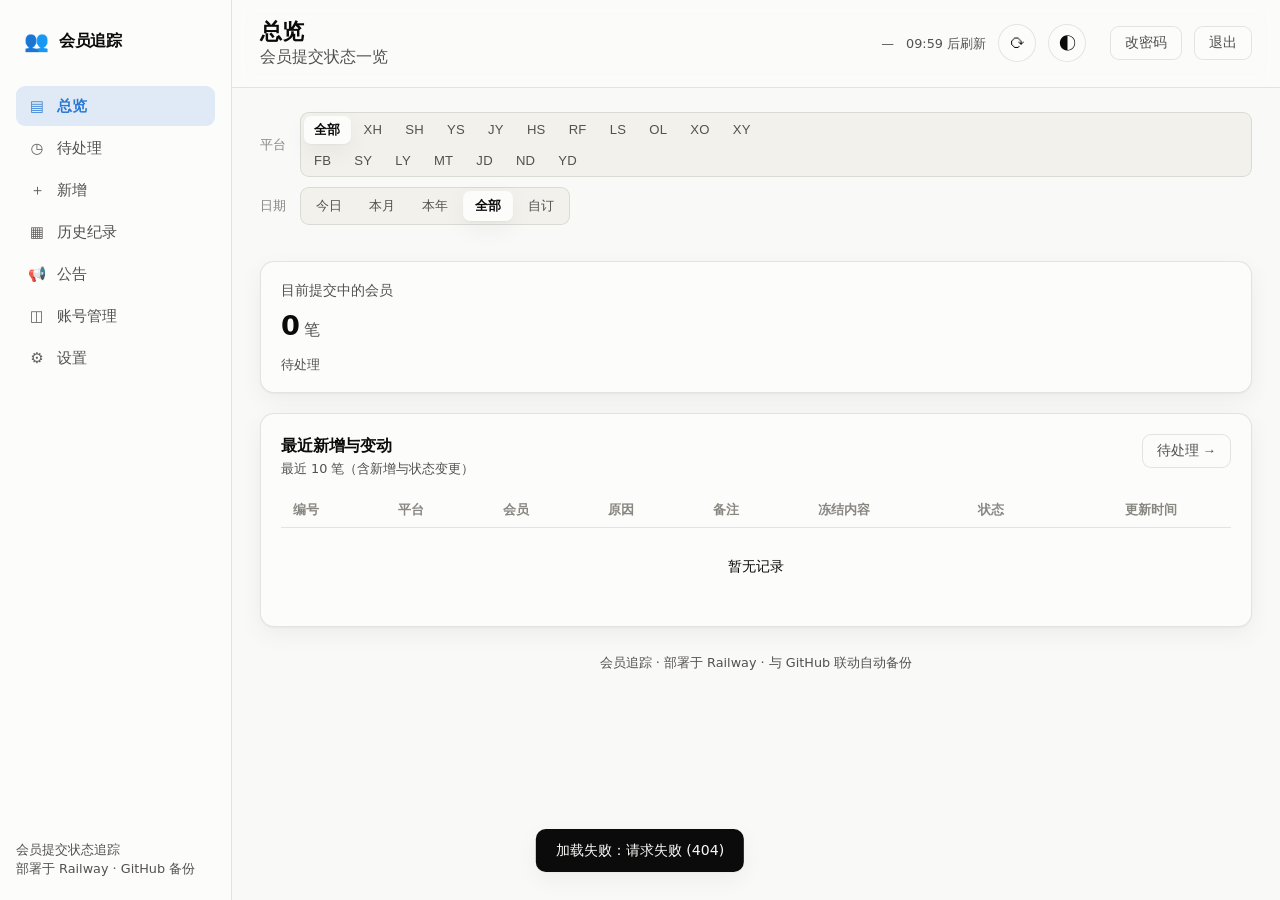
==== commit bc327281: "提交中/已回复合并为切换按钮(缩短按钮行)，已回复留待处理并显示状态；总览加冻结内容栏 Co-Authored-By: Claude Opus 4.8 (1M context) <noreply@an" ====
--- a/public/index.html
+++ b/public/index.html
@@ -78,7 +78,7 @@
             <div class="card-head"><div><h2>最近新增与变动</h2><p class="muted tiny">最近 10 笔（含新增与状态变更）</p></div>
               <button class="btn-ghost" data-goto="pending">待处理 →</button></div>
             <div class="table-wrap"><table class="data-table"><thead><tr>
-              <th>编号</th><th>平台</th><th>会员</th><th>原因</th><th>备注</th><th>状态</th><th class="center">更新时间</th>
+              <th>编号</th><th>平台</th><th>会员</th><th>原因</th><th>备注</th><th>冻结内容</th><th>状态</th><th class="center">更新时间</th>
             </tr></thead><tbody id="ovPendingBody"></tbody></table></div>
           </section>
         </div>
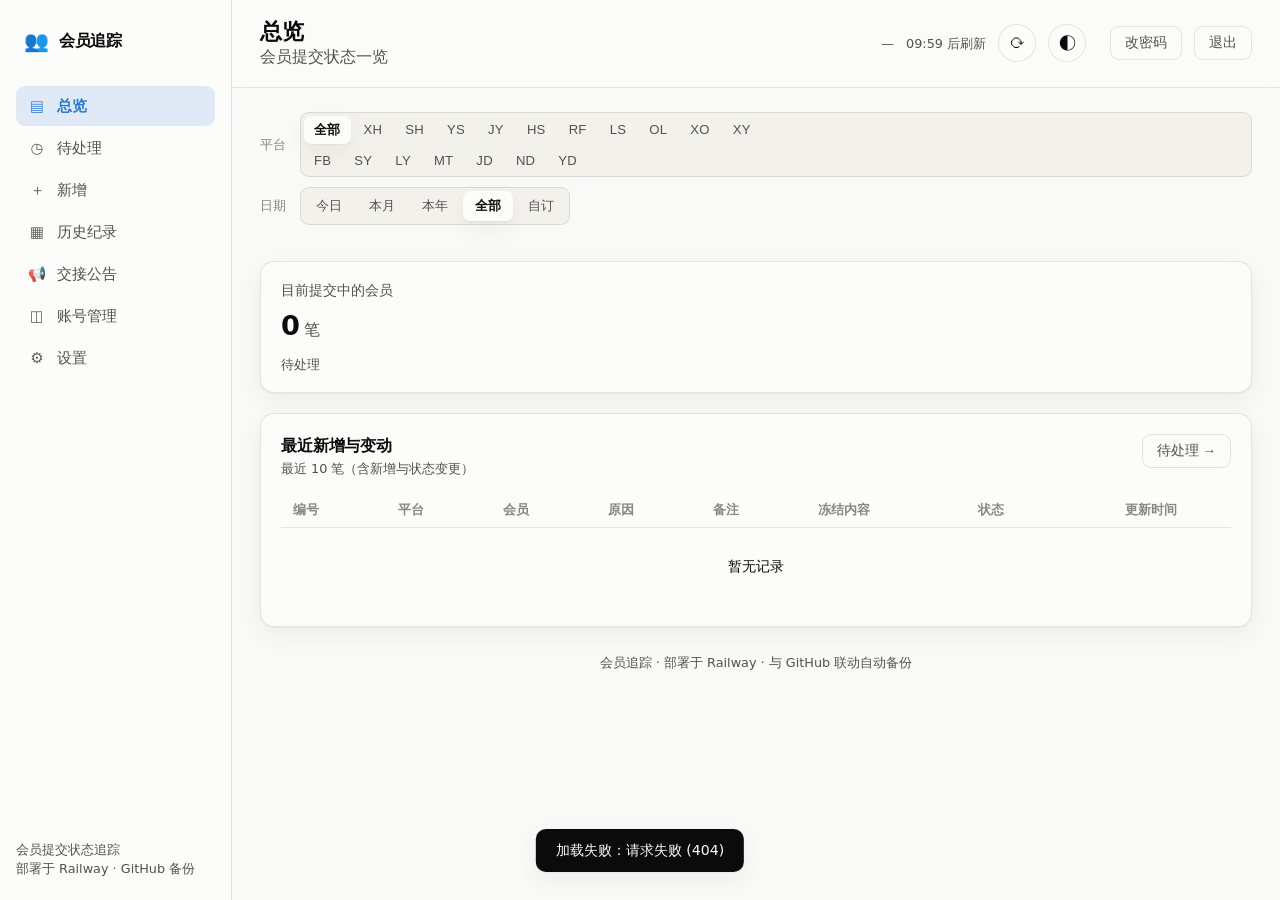
==== commit 1a6392af: "公告 → 交接公告：导航/总览/发布/列表/编辑等全部界面文字统一改名 Co-Authored-By: Claude Opus 4.8 (1M context) <noreply@anthropic." ====
--- a/public/index.html
+++ b/public/index.html
@@ -21,7 +21,7 @@
         <a class="nav-item"           data-view="pending"  href="#pending"><span class="ni-ico">◷</span>待处理</a>
         <a class="nav-item"           data-view="new"      href="#new"><span class="ni-ico">＋</span>新增</a>
         <a class="nav-item"           data-view="history"  href="#history"><span class="ni-ico">▦</span>历史纪录</a>
-        <a class="nav-item" data-view="announce" href="#announce"><span class="ni-ico">📢</span>公告</a>
+        <a class="nav-item" data-view="announce" href="#announce"><span class="ni-ico">📢</span>交接公告</a>
         <a class="nav-item admin-only" data-view="accounts" href="#accounts"><span class="ni-ico">◫</span>账号管理</a>
         <a class="nav-item admin-only" data-view="settings" href="#settings"><span class="ni-ico">⚙</span>设置</a>
       </nav>
@@ -52,7 +52,7 @@
         <!-- ========== 总览 ========== -->
         <div class="view" data-view="overview">
           <section class="card announce-board" id="announceBoard" hidden>
-            <div class="card-head"><div><h2>📢 公告</h2></div></div>
+            <div class="card-head"><div><h2>📢 交接公告</h2></div></div>
             <div class="announce-content" id="announceContent"></div>
           </section>
           <div class="filter-bar">
@@ -236,12 +236,12 @@
         <!-- ========== 公告（所有人）========== -->
         <div class="view" data-view="announce" hidden>
           <section class="card form-card">
-            <div class="card-head"><div><h2>发布公告</h2><p class="muted tiny">所有人可发布，显示在总览顶部</p></div></div>
-            <textarea id="announceInput" class="bulk-input" rows="4" placeholder="输入公告内容…"></textarea>
+            <div class="card-head"><div><h2>发布交接公告</h2><p class="muted tiny">所有人可发布，显示在总览顶部</p></div></div>
+            <textarea id="announceInput" class="bulk-input" rows="4" placeholder="输入交接公告内容…"></textarea>
             <div class="form-actions"><button class="btn-primary" id="postAnnounceBtn">发布</button></div>
           </section>
           <section class="card">
-            <div class="card-head"><div><h2>已发布公告</h2><p class="muted tiny" id="annCount">—</p></div></div>
+            <div class="card-head"><div><h2>已发布交接公告</h2><p class="muted tiny" id="annCount">—</p></div></div>
             <div id="annList" class="ann-list"></div>
           </section>
         </div>
--- a/public/styles.css
+++ b/public/styles.css
@@ -228,6 +228,7 @@
 .ann-list { display: flex; flex-direction: column; }
 .ann-item { padding: 10px 0; border-bottom: 1px dashed var(--border); }
 .ann-item:last-child { border-bottom: none; }
+.ann-item.pinned { background: color-mix(in srgb, var(--series-1) 7%, transparent); border-radius: 8px; padding-left: 8px; padding-right: 8px; }
 .ann-meta { margin-bottom: 3px; font-variant-numeric: tabular-nums; }
 .ann-text { font-size: .92rem; line-height: 1.6; color: var(--text-1); word-break: break-word; }
 .ann-actions { margin-top: 6px; display: flex; gap: 6px; }
@@ -248,9 +249,15 @@
 
 /* 批量冻结输入 */
 .batch-freeze { margin: -4px 0 12px; padding: 12px; background: var(--surface-2); border: 1px solid var(--warning); border-radius: var(--radius-sm); }
-/* 历史改状态下拉 */
-.status-sel { padding: 4px 6px; font-size: .78rem; border-radius: 6px; background: var(--surface-2); color: var(--text-1); border: 1px solid var(--border); font-family: inherit; cursor: pointer; margin-right: 4px; }
-.status-sel:focus { outline: none; border-color: var(--series-1); }
+/* 「改状态」「设组别」下拉：样式与旁边的按钮(chip)一致 */
+.status-sel, #batchGroupSel {
+  border: 1px solid var(--border); background: var(--surface); color: var(--text-2);
+  font-size: .78rem; font-weight: 500; padding: 5px 9px; border-radius: 8px;
+  font-family: inherit; cursor: pointer; max-width: 96px;
+}
+.status-sel:hover, #batchGroupSel:hover { color: var(--text-1); border-color: var(--baseline); }
+.status-sel:focus, #batchGroupSel:focus { outline: none; border-color: var(--series-1); }
+.status-sel { margin-right: 4px; }
 @media (max-width: 640px) { .ef-grid { grid-template-columns: 1fr; } }
 @media (max-width: 640px) { .last-updated { display: none; } }
 
